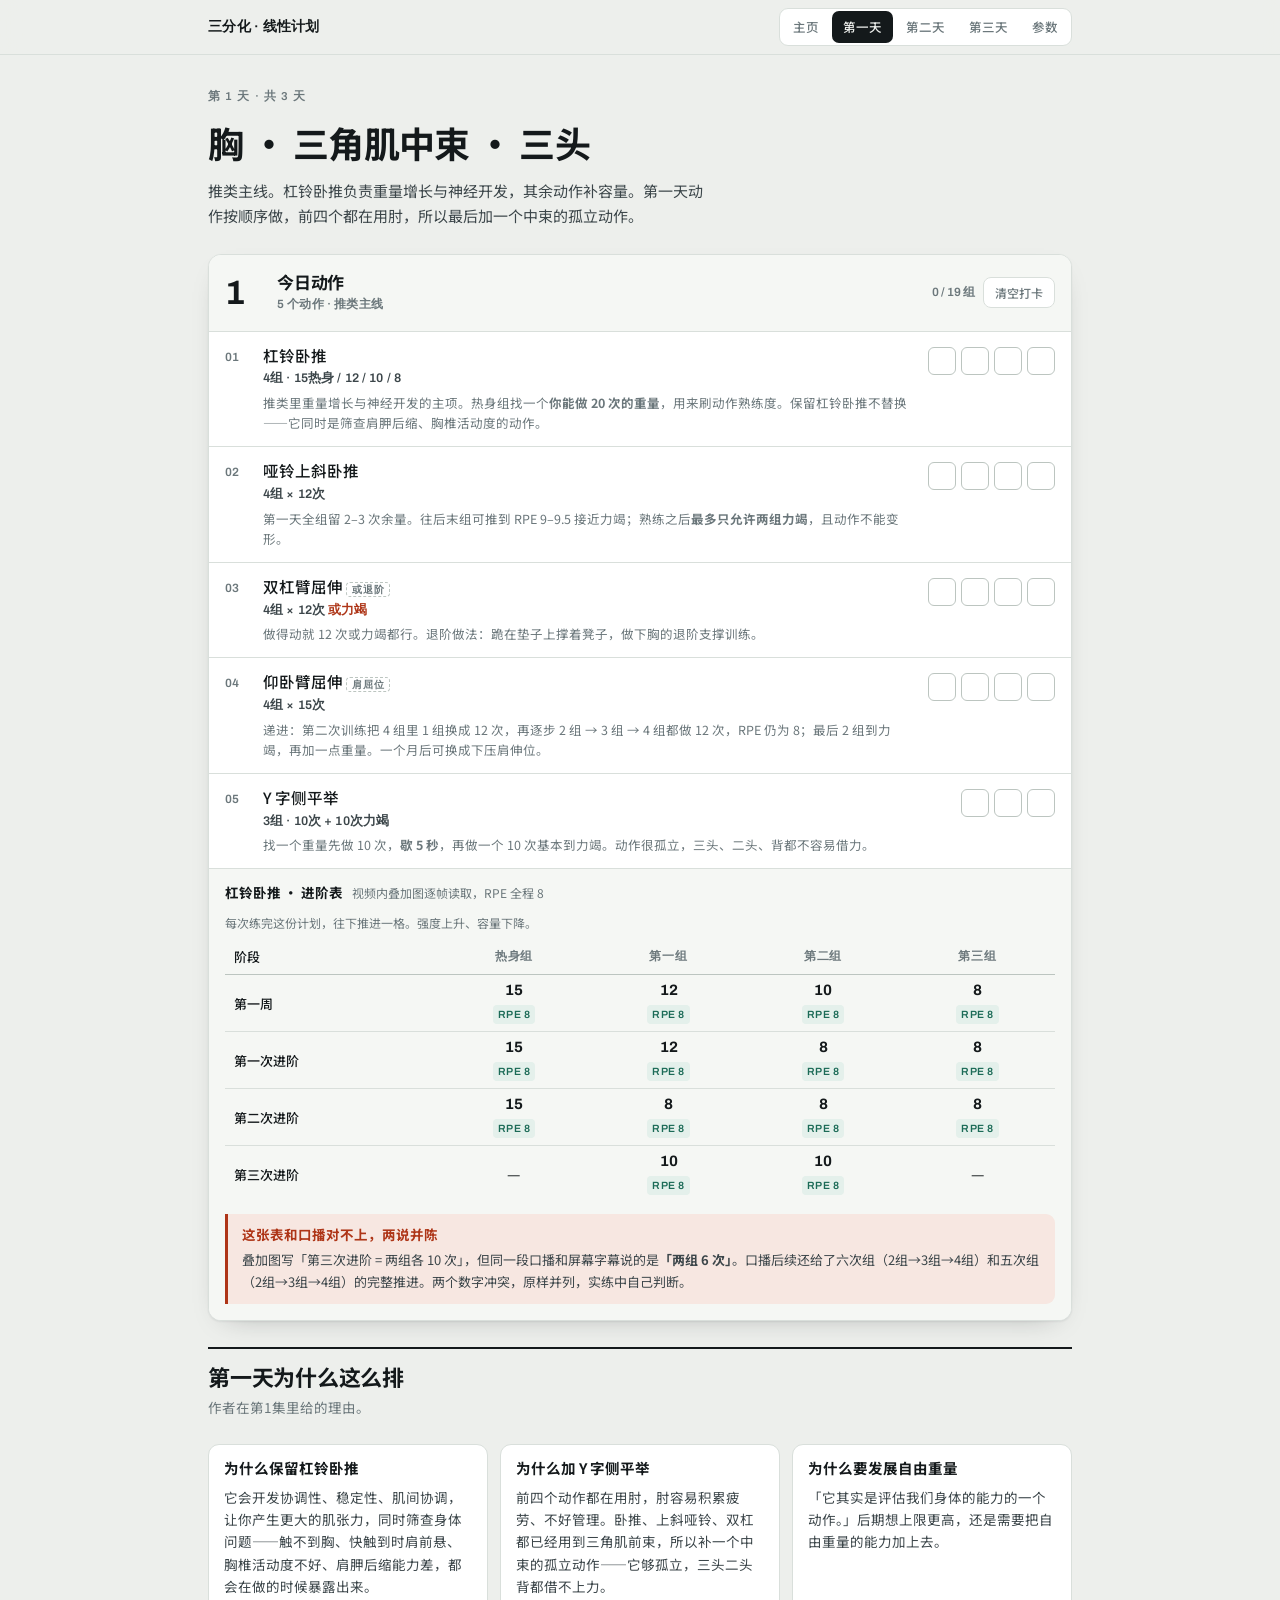
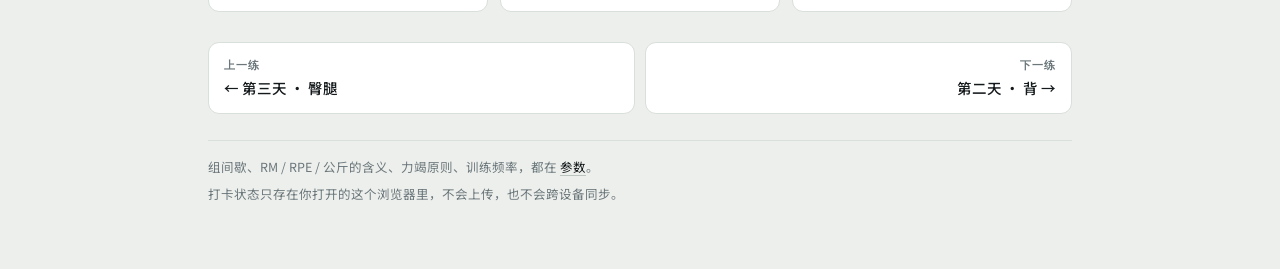
==== day1.html @ 025f2950 "Add three-day split linear plan site" ====
<!doctype html>
<html lang="zh-CN">
<head>
<meta charset="utf-8">
<meta name="viewport" content="width=device-width, initial-scale=1, viewport-fit=cover">
<title>第一天 · 胸肩三头 · 三分化 线性计划</title>
<meta name="description" content="三分化线性计划第一天：胸、三角肌中束、三头。五个动作的组数次数、要点与杠铃卧推进阶表。">
<meta name="theme-color" content="#EDEFEC" media="(prefers-color-scheme: light)">
<meta name="theme-color" content="#0F1416" media="(prefers-color-scheme: dark)">
<link rel="icon" href="icon.svg" type="image/svg+xml">
<link rel="apple-touch-icon" href="icon.svg">
<link rel="manifest" href="manifest.webmanifest">
<link rel="preconnect" href="https://fonts.googleapis.com">
<link rel="preconnect" href="https://fonts.gstatic.com" crossorigin>
<link rel="stylesheet" href="https://fonts.googleapis.com/css2?family=Archivo:wght@500;600;700&family=Noto+Sans+SC:wght@400;500;700&display=swap">
<link rel="stylesheet" href="assets/style.css">
</head>
<body>

<header class="bar">
  <div class="bar-in">
    <a class="brand" href="index.html">三分化 · 线性计划</a>
    <nav class="nav" aria-label="站点导航">
      <a href="index.html">主页</a>
      <a href="day1.html" aria-current="page">第一天</a>
      <a href="day2.html">第二天</a>
      <a href="day3.html">第三天</a>
      <a href="params.html">参数</a>
    </nav>
  </div>
</header>

<main class="wrap">

  <div class="hero">
    <span class="eyebrow">第 1 天 · 共 3 天</span>
    <h1>胸 · 三角肌中束 · 三头</h1>
    <p class="lede">推类主线。杠铃卧推负责重量增长与神经开发，其余动作补容量。第一天动作按顺序做，前四个都在用肘，所以最后加一个中束的孤立动作。</p>
  </div>

  <section class="day">
    <div class="day-head">
      <span class="day-num">1</span>
      <div class="day-head-txt">
        <h2>今日动作</h2>
        <span class="day-sub">5 个动作 · 推类主线</span>
      </div>
      <div class="day-actions">
        <span class="tally" aria-live="polite"></span>
        <button class="btn" type="button" data-reset>清空打卡</button>
      </div>
    </div>

    <ol class="exlist">
      <li class="ex">
        <span class="ex-idx">01</span>
        <div class="ex-body">
          <span class="ex-name">杠铃卧推</span>
          <span class="ex-scheme">4组 · 15热身 / 12 / 10 / 8</span>
          <p class="ex-note">推类里重量增长与神经开发的主项。热身组找一个<b>你能做 20 次的重量</b>，用来刷动作熟练度。保留杠铃卧推不替换——它同时是筛查肩胛后缩、胸椎活动度的动作。</p>
        </div>
        <div class="sets" data-key="1-bench" data-n="4"></div>
      </li>
      <li class="ex">
        <span class="ex-idx">02</span>
        <div class="ex-body">
          <span class="ex-name">哑铃上斜卧推</span>
          <span class="ex-scheme">4组 × 12次</span>
          <p class="ex-note">第一天全组留 2–3 次余量。往后末组可推到 RPE 9–9.5 接近力竭；熟练之后<b>最多只允许两组力竭</b>，且动作不能变形。</p>
        </div>
        <div class="sets" data-key="1-incline" data-n="4"></div>
      </li>
      <li class="ex">
        <span class="ex-idx">03</span>
        <div class="ex-body">
          <span class="ex-name">双杠臂屈伸 <span class="tag">或退阶</span></span>
          <span class="ex-scheme">4组 × 12次 <span class="rp">或力竭</span></span>
          <p class="ex-note">做得动就 12 次或力竭都行。退阶做法：跪在垫子上撑着凳子，做下胸的退阶支撑训练。</p>
        </div>
        <div class="sets" data-key="1-dip" data-n="4"></div>
      </li>
      <li class="ex">
        <span class="ex-idx">04</span>
        <div class="ex-body">
          <span class="ex-name">仰卧臂屈伸 <span class="tag">肩屈位</span></span>
          <span class="ex-scheme">4组 × 15次</span>
          <p class="ex-note">递进：第二次训练把 4 组里 1 组换成 12 次，再逐步 2 组 → 3 组 → 4 组都做 12 次，RPE 仍为 8；最后 2 组到力竭，再加一点重量。一个月后可换成下压肩伸位。</p>
        </div>
        <div class="sets" data-key="1-lyingext" data-n="4"></div>
      </li>
      <li class="ex">
        <span class="ex-idx">05</span>
        <div class="ex-body">
          <span class="ex-name">Y 字侧平举</span>
          <span class="ex-scheme">3组 · 10次 + 10次力竭</span>
          <p class="ex-note">找一个重量先做 10 次，<b>歇 5 秒</b>，再做一个 10 次基本到力竭。动作很孤立，三头、二头、背都不容易借力。</p>
        </div>
        <div class="sets" data-key="1-ylateral" data-n="3"></div>
      </li>
    </ol>

    <div class="prog">
      <div class="prog-head">
        <h3>杠铃卧推 · 进阶表</h3>
        <span>视频内叠加图逐帧读取，RPE 全程 8</span>
      </div>
      <div class="tw">
        <table>
          <caption>每次练完这份计划，往下推进一格。强度上升、容量下降。</caption>
          <thead>
            <tr><th>阶段</th><th>热身组</th><th>第一组</th><th>第二组</th><th>第三组</th></tr>
          </thead>
          <tbody>
            <tr>
              <td>第一周</td>
              <td><span class="rep">15</span><span class="rpe ok">RPE 8</span></td>
              <td><span class="rep">12</span><span class="rpe ok">RPE 8</span></td>
              <td><span class="rep">10</span><span class="rpe ok">RPE 8</span></td>
              <td><span class="rep">8</span><span class="rpe ok">RPE 8</span></td>
            </tr>
            <tr>
              <td>第一次进阶</td>
              <td><span class="rep">15</span><span class="rpe ok">RPE 8</span></td>
              <td><span class="rep">12</span><span class="rpe ok">RPE 8</span></td>
              <td><span class="rep">8</span><span class="rpe ok">RPE 8</span></td>
              <td><span class="rep">8</span><span class="rpe ok">RPE 8</span></td>
            </tr>
            <tr>
              <td>第二次进阶</td>
              <td><span class="rep">15</span><span class="rpe ok">RPE 8</span></td>
              <td><span class="rep">8</span><span class="rpe ok">RPE 8</span></td>
              <td><span class="rep">8</span><span class="rpe ok">RPE 8</span></td>
              <td><span class="rep">8</span><span class="rpe ok">RPE 8</span></td>
            </tr>
            <tr>
              <td>第三次进阶</td>
              <td>—</td>
              <td><span class="rep">10</span><span class="rpe ok">RPE 8</span></td>
              <td><span class="rep">10</span><span class="rpe ok">RPE 8</span></td>
              <td>—</td>
            </tr>
          </tbody>
        </table>
      </div>
      <div class="flag" style="margin-top:12px">
        <h3>这张表和口播对不上，两说并陈</h3>
        <p>叠加图写「第三次进阶 = 两组各 10 次」，但同一段口播和屏幕字幕说的是<b>「两组 6 次」</b>。口播后续还给了六次组（2组→3组→4组）和五次组（2组→3组→4组）的完整推进。两个数字冲突，原样并列，实练中自己判断。</p>
      </div>
    </div>
  </section>

  <div class="sec-head">
    <h2>第一天为什么这么排</h2>
    <p>作者在第1集里给的理由。</p>
  </div>

  <div class="grid">
    <div class="card">
      <h3>为什么保留杠铃卧推</h3>
      <p>它会开发协调性、稳定性、肌间协调，让你产生更大的肌张力，同时筛查身体问题——触不到胸、快触到时肩前悬、胸椎活动度不好、肩胛后缩能力差，都会在做的时候暴露出来。</p>
    </div>
    <div class="card">
      <h3>为什么加 Y 字侧平举</h3>
      <p>前四个动作都在用肘，肘容易积累疲劳、不好管理。卧推、上斜哑铃、双杠都已经用到三角肌前束，所以补一个中束的孤立动作——它够孤立，三头二头背都借不上力。</p>
    </div>
    <div class="card">
      <h3>为什么要发展自由重量</h3>
      <p>「它其实是评估我们身体的能力的一个动作。」后期想上限更高，还是需要把自由重量的能力加上去。</p>
    </div>
  </div>

  <nav class="pager" aria-label="训练日导航">
    <a class="prev" href="day3.html"><span class="k">上一练</span><span class="v">← 第三天 · 臀腿</span></a>
    <a class="next" href="day2.html"><span class="k">下一练</span><span class="v">第二天 · 背 →</span></a>
  </nav>

  <footer>
    <p>组间歇、RM / RPE / 公斤的含义、力竭原则、训练频率，都在 <a href="params.html">参数</a>。</p>
    <p>打卡状态只存在你打开的这个浏览器里，不会上传，也不会跨设备同步。</p>
  </footer>

</main>

<script src="assets/app.js" defer></script>
</body>
</html>
---- assets/style.css ----
/* ==========================================================================
   三分化 线性计划 — design tokens
   Palette comes from the source itself: black marker on a white board.
   Two semantic colours only — green "还有余量" / rust "力竭". No decorative accent.
   ========================================================================== */

:root{
  color-scheme: light;

  --ground:#EDEFEC;
  --surface:#FFFFFF;
  --surface-2:#F5F7F4;
  --ink:#14191B;
  --ink-2:#3C464A;
  --muted:#6B777B;
  --rule:#D9DFDB;
  --rule-strong:#BCC5C0;

  --ok:#1C6B57;
  --ok-bg:#E4F0EB;
  --hard:#AE3517;
  --hard-bg:#F7E7E1;

  --shadow:0 1px 2px rgba(20,25,27,.06), 0 10px 28px -18px rgba(20,25,27,.38);

  --check:url("data:image/svg+xml,%3Csvg xmlns='http://www.w3.org/2000/svg' viewBox='0 0 16 16'%3E%3Cpath d='M3 8.6l3.4 3.4L13 4.4' fill='none' stroke='%23FFFFFF' stroke-width='2.6' stroke-linecap='round' stroke-linejoin='round'/%3E%3C/svg%3E");

  --font-ui:'Noto Sans SC','PingFang SC','Hiragino Sans GB','Microsoft YaHei',system-ui,sans-serif;
  --font-data:'Archivo','Helvetica Neue',Arial,sans-serif;
  --bar-h:54px;
}

@media (prefers-color-scheme: dark){
  :root:not([data-theme="light"]){
    color-scheme: dark;
    --ground:#0F1416;
    --surface:#171E21;
    --surface-2:#1E2629;
    --ink:#E9EEEA;
    --ink-2:#B7C2BE;
    --muted:#89968F;
    --rule:#2A3336;
    --rule-strong:#3B474A;
    --ok:#5FBFA2;
    --ok-bg:#16302A;
    --hard:#E37A5E;
    --hard-bg:#331D16;
    --shadow:0 1px 2px rgba(0,0,0,.4), 0 10px 28px -18px rgba(0,0,0,.85);
    --check:url("data:image/svg+xml,%3Csvg xmlns='http://www.w3.org/2000/svg' viewBox='0 0 16 16'%3E%3Cpath d='M3 8.6l3.4 3.4L13 4.4' fill='none' stroke='%230F1416' stroke-width='2.6' stroke-linecap='round' stroke-linejoin='round'/%3E%3C/svg%3E");
  }
}

:root[data-theme="dark"]{
  color-scheme: dark;
  --ground:#0F1416;
  --surface:#171E21;
  --surface-2:#1E2629;
  --ink:#E9EEEA;
  --ink-2:#B7C2BE;
  --muted:#89968F;
  --rule:#2A3336;
  --rule-strong:#3B474A;
  --ok:#5FBFA2;
  --ok-bg:#16302A;
  --hard:#E37A5E;
  --hard-bg:#331D16;
  --shadow:0 1px 2px rgba(0,0,0,.4), 0 10px 28px -18px rgba(0,0,0,.85);
  --check:url("data:image/svg+xml,%3Csvg xmlns='http://www.w3.org/2000/svg' viewBox='0 0 16 16'%3E%3Cpath d='M3 8.6l3.4 3.4L13 4.4' fill='none' stroke='%230F1416' stroke-width='2.6' stroke-linecap='round' stroke-linejoin='round'/%3E%3C/svg%3E");
}

/* --------------------------------------------------------------- base --- */

*,*::before,*::after{box-sizing:border-box}

html{
  scroll-behavior:smooth;
  -webkit-text-size-adjust:100%;
}

body{
  margin:0;
  background:var(--ground);
  color:var(--ink);
  font-family:var(--font-ui);
  font-size:15px;
  line-height:1.65;
}

h1,h2,h3{text-wrap:balance; margin:0; line-height:1.25}
h1{font-size:clamp(27px,6.4vw,36px); font-weight:700; letter-spacing:-.02em}
h2{font-size:20px; font-weight:700; letter-spacing:-.01em}
h3{font-size:15px; font-weight:700}
p{margin:0}
a{color:var(--ink); text-decoration:underline; text-decoration-color:var(--rule-strong); text-underline-offset:3px}
a:hover{text-decoration-color:var(--ink)}
a:focus-visible,button:focus-visible,input:focus-visible{outline:2px solid var(--ink); outline-offset:2px; border-radius:3px}

.wrap{
  max-width:900px;
  margin:0 auto;
  padding-inline:18px;
  padding-block:0 64px;
  display:flex;
  flex-direction:column;
  gap:26px;
}
.wrap > .hero{padding-block-start:32px}

/* -------------------------------------------------------------- header --- */

.bar{
  position:sticky;
  top:0;
  z-index:20;
  background:color-mix(in srgb, var(--ground) 86%, transparent);
  backdrop-filter:blur(12px);
  -webkit-backdrop-filter:blur(12px);
  border-bottom:1px solid var(--rule);
  padding-top:env(safe-area-inset-top, 0px);
}
.bar-in{
  max-width:900px;
  margin:0 auto;
  padding-inline:18px;
  display:flex;
  align-items:center;
  gap:12px;
  min-height:var(--bar-h);
}
.brand{
  font-family:var(--font-data);
  font-weight:700;
  font-size:13.5px;
  letter-spacing:.02em;
  text-decoration:none;
  white-space:nowrap;
}
.brand:hover{text-decoration:none}
.nav{
  display:flex;
  gap:2px;
  margin-left:auto;
  background:var(--surface);
  border:1px solid var(--rule);
  border-radius:9px;
  padding:2px;
  overflow-x:auto;
  scrollbar-width:none;
  -webkit-overflow-scrolling:touch;
}
.nav::-webkit-scrollbar{display:none}
.nav a{
  font-family:var(--font-ui);
  font-size:12.5px;
  font-weight:500;
  padding:6px 11px;
  border-radius:7px;
  text-decoration:none;
  color:var(--muted);
  white-space:nowrap;
}
.nav a:hover{color:var(--ink); background:var(--surface-2); text-decoration:none}
.nav a[aria-current="page"]{background:var(--ink); color:var(--ground)}

/* ---------------------------------------------------------------- hero --- */

.hero{display:flex; flex-direction:column; gap:14px}
.eyebrow{
  font-family:var(--font-data);
  font-size:11.5px;
  font-weight:600;
  letter-spacing:.14em;
  text-transform:uppercase;
  color:var(--muted);
}
.prov{display:flex; flex-wrap:wrap; gap:5px 14px; font-size:13px; color:var(--muted)}
.lede{font-size:15px; color:var(--ink-2); max-width:62ch}

/* --------------------------------------------------------------- cycle --- */

.cycle{
  display:grid;
  grid-template-columns:repeat(auto-fit, minmax(160px,1fr));
  gap:1px;
  background:var(--rule);
  border:1px solid var(--rule);
  border-radius:11px;
  overflow:hidden;
}
.cycle-step{
  background:var(--surface);
  padding:13px 15px;
  display:flex;
  flex-direction:column;
  gap:3px;
}
.cycle-step b{font-size:14px; font-weight:500; line-height:1.35}
.cycle-step span{
  font-family:var(--font-data);
  font-size:11px; font-weight:600; letter-spacing:.09em;
  color:var(--muted);
  font-variant-numeric:tabular-nums;
}
.cycle-step.is-link{text-decoration:none; transition:background .12s}
.cycle-step.is-link:hover{background:var(--surface-2)}
.cycle-step.is-link b{text-decoration:underline; text-decoration-color:var(--rule-strong); text-underline-offset:3px}

/* ----------------------------------------------------------- day cards --- */

.day{
  background:var(--surface);
  border:1px solid var(--rule);
  border-radius:13px;
  box-shadow:var(--shadow);
  overflow:hidden;
}
.day-head{
  display:flex;
  align-items:center;
  gap:14px;
  padding:16px;
  border-bottom:1px solid var(--rule);
  background:var(--surface-2);
}
.day-num{
  font-family:var(--font-data);
  font-size:34px; font-weight:700; line-height:1;
  letter-spacing:-.04em;
  font-variant-numeric:tabular-nums;
  min-width:38px;
  flex:none;
}
.day-head-txt{display:flex; flex-direction:column; gap:2px; min-width:0}
.day-head-txt h2{font-size:17px}
.day-sub{
  font-family:var(--font-data);
  font-size:12px; font-weight:600; letter-spacing:.04em;
  color:var(--muted);
  font-variant-numeric:tabular-nums;
}
.day-actions{margin-left:auto; flex:none; display:flex; align-items:center; gap:8px}

.tally{
  font-family:var(--font-data);
  font-size:12px; font-weight:600;
  font-variant-numeric:tabular-nums;
  color:var(--muted);
  white-space:nowrap;
}
.tally[data-done="1"]{color:var(--ok)}

.btn{
  font-family:var(--font-ui);
  font-size:12px; font-weight:500;
  color:var(--muted);
  background:var(--surface);
  border:1px solid var(--rule);
  border-radius:8px;
  padding:6px 11px;
  cursor:pointer;
}
.btn:hover{color:var(--ink); border-color:var(--rule-strong)}

/* ------------------------------------------------------------- exercise --- */

.exlist{list-style:none; margin:0; padding:0}
.ex{
  display:grid;
  grid-template-columns:26px minmax(0,1fr) auto;
  gap:4px 12px;
  padding:13px 16px;
  border-bottom:1px solid var(--rule);
  align-items:start;
}
.ex:last-child{border-bottom:0}
.ex-idx{
  font-family:var(--font-data);
  font-size:12px; font-weight:600;
  color:var(--muted);
  padding-top:3px;
  font-variant-numeric:tabular-nums;
}
.ex-body{display:flex; flex-direction:column; gap:3px; min-width:0}
.ex-name{font-weight:500; font-size:15.5px; line-height:1.35}
.ex-scheme{
  font-family:var(--font-data);
  font-size:12.5px; font-weight:600;
  color:var(--ink-2);
  font-variant-numeric:tabular-nums;
  letter-spacing:.01em;
}
.ex-scheme .rp{color:var(--hard)}
.ex-note{font-size:12.5px; color:var(--muted); line-height:1.6; margin-top:1px}

.sets{
  display:flex; gap:5px; padding-top:2px;
  flex-wrap:wrap; justify-content:flex-end;
  max-width:132px;
}
.sets input{
  appearance:none; -webkit-appearance:none;
  width:28px; height:28px; margin:0;
  border:1px solid var(--rule-strong);
  border-radius:6px;
  background:var(--surface);
  cursor:pointer;
  background-position:center;
  background-repeat:no-repeat;
  background-size:19px;
}
.sets input:hover{border-color:var(--ink-2)}
.sets input:checked{background-color:var(--ink); border-color:var(--ink); background-image:var(--check)}

/* --------------------------------------------------------- progression --- */

.prog{border-top:1px solid var(--rule); background:var(--surface-2); padding:14px 16px 16px}
.prog + .prog{border-top:1px solid var(--rule)}
.prog-head{display:flex; align-items:baseline; gap:9px; margin-bottom:10px; flex-wrap:wrap}
.prog-head h3{font-size:13.5px}
.prog-head span{font-size:12px; color:var(--muted)}

.tw{overflow-x:auto; -webkit-overflow-scrolling:touch}
table{border-collapse:collapse; width:100%; min-width:420px; font-variant-numeric:tabular-nums}
caption{text-align:left; caption-side:top; font-size:12px; color:var(--muted); padding-bottom:6px}
th,td{padding:7px 9px; text-align:center; border-bottom:1px solid var(--rule); white-space:nowrap}
thead th{
  font-family:var(--font-data);
  font-size:11.5px; font-weight:600;
  letter-spacing:.07em; text-transform:uppercase;
  color:var(--muted);
  border-bottom:1px solid var(--rule-strong);
}
thead th:first-child, tbody td:first-child{
  text-align:left;
  font-family:var(--font-ui);
  font-size:13px; font-weight:500;
  text-transform:none; letter-spacing:0;
  color:var(--ink);
}
tbody tr:last-child td{border-bottom:0}
td .rep{font-family:var(--font-data); font-size:15px; font-weight:700; display:block; line-height:1.15}
td .rpe{
  display:inline-block; margin-top:2px;
  font-family:var(--font-data);
  font-size:10.5px; font-weight:600; letter-spacing:.05em;
  padding:1px 5px; border-radius:4px;
}
.rpe.ok{color:var(--ok); background:var(--ok-bg)}
.rpe.hard{color:var(--hard); background:var(--hard-bg)}
.rpause{font-size:11px; color:var(--muted); display:block; margin-top:2px}

/* ----------------------------------------------------------- reference --- */

.sec-head{display:flex; flex-direction:column; gap:5px; padding-block-start:14px; border-top:2px solid var(--ink)}
.sec-head h2{font-size:22px}
.sec-head p{font-size:13.5px; color:var(--muted)}

.grid{display:grid; gap:12px; grid-template-columns:repeat(auto-fit, minmax(255px,1fr))}
.card{
  background:var(--surface);
  border:1px solid var(--rule);
  border-radius:11px;
  padding:14px 15px;
  display:flex; flex-direction:column; gap:9px;
}
.card h3{font-size:14.5px; display:flex; align-items:center; gap:7px; flex-wrap:wrap}
.card p{font-size:13.5px; color:var(--ink-2)}
.card ul{margin:0; padding-left:17px; display:flex; flex-direction:column; gap:6px; font-size:13.5px; color:var(--ink-2)}
.card li::marker{color:var(--muted)}
.q{color:var(--muted); font-size:12.5px; border-left:2px solid var(--rule-strong); padding-left:10px; line-height:1.65}

.kv{display:flex; flex-direction:column}
.kv-row{
  display:grid;
  grid-template-columns:auto minmax(0,1fr);
  gap:12px;
  padding:7px 0;
  border-bottom:1px dashed var(--rule);
  align-items:baseline;
}
.kv-row:last-child{border-bottom:0}
.kv-k{font-family:var(--font-data); font-size:12.5px; font-weight:600; color:var(--ink); white-space:nowrap}
.kv-v{font-size:13px; color:var(--ink-2)}

.tag{
  font-family:var(--font-data);
  font-size:10px; font-weight:600; letter-spacing:.08em;
  border:1px dashed var(--rule-strong);
  color:var(--muted);
  border-radius:4px; padding:1px 5px;
  white-space:nowrap;
}
.flag{
  border-left:3px solid var(--hard);
  background:var(--hard-bg);
  border-radius:0 9px 9px 0;
  padding:12px 14px;
  display:flex; flex-direction:column; gap:6px;
}
.flag h3{color:var(--hard); font-size:13.5px}
.flag p{font-size:13px; color:var(--ink-2)}

/* -------------------------------------------------------- day pager --- */

.pager{
  display:grid;
  grid-template-columns:1fr 1fr;
  gap:10px;
  margin-top:4px;
}
.pager a{
  display:flex; flex-direction:column; gap:2px;
  background:var(--surface);
  border:1px solid var(--rule);
  border-radius:11px;
  padding:13px 15px;
  text-decoration:none;
}
.pager a:hover{border-color:var(--rule-strong)}
.pager a.next{text-align:right; align-items:flex-end}
.pager .k{
  font-family:var(--font-data);
  font-size:11px; font-weight:600; letter-spacing:.09em;
  text-transform:uppercase; color:var(--muted);
}
.pager .v{font-size:14.5px; font-weight:500}

/* -------------------------------------------------------------- footer --- */

footer{
  border-top:1px solid var(--rule);
  padding-top:16px;
  font-size:12.5px;
  color:var(--muted);
  display:flex; flex-direction:column; gap:6px;
}

/* ------------------------------------------------------------ narrow --- */

@media (max-width:560px){
  .brand{display:none}
  .nav{margin-left:0; width:100%}
  .nav a{flex:1; text-align:center; padding:6px 6px}

  .ex{grid-template-columns:22px minmax(0,1fr); padding:13px 14px}
  .sets{grid-column:2; justify-content:flex-start; max-width:none; padding-top:9px}

  .day-head{padding:14px; gap:11px; flex-wrap:wrap}
  .day-num{font-size:28px; min-width:30px}
  .day-actions{margin-left:0; width:100%; justify-content:space-between}
  .prog{padding:13px 14px 15px}

  table{min-width:0}
  th,td{padding:6px 4px}
  thead th{font-size:10.5px; letter-spacing:.02em}
  thead th:first-child, tbody td:first-child{font-size:12px}
  td .rep{font-size:14px}
  td .rpe{font-size:9.5px; padding:1px 4px; letter-spacing:.02em}
  td[colspan]{white-space:normal; font-size:11px; line-height:1.4}

  .pager{grid-template-columns:1fr}
  .pager a.next{text-align:left; align-items:flex-start}
}

@media (prefers-reduced-motion: reduce){
  html{scroll-behavior:auto}
  *,*::before,*::after{animation-duration:.01ms !important; animation-iteration-count:1 !important; transition-duration:.01ms !important}
}

@media print{
  .bar,.day-actions,.pager,.sets{display:none !important}
  body{background:#fff}
  .day,.card{box-shadow:none; break-inside:avoid}
}
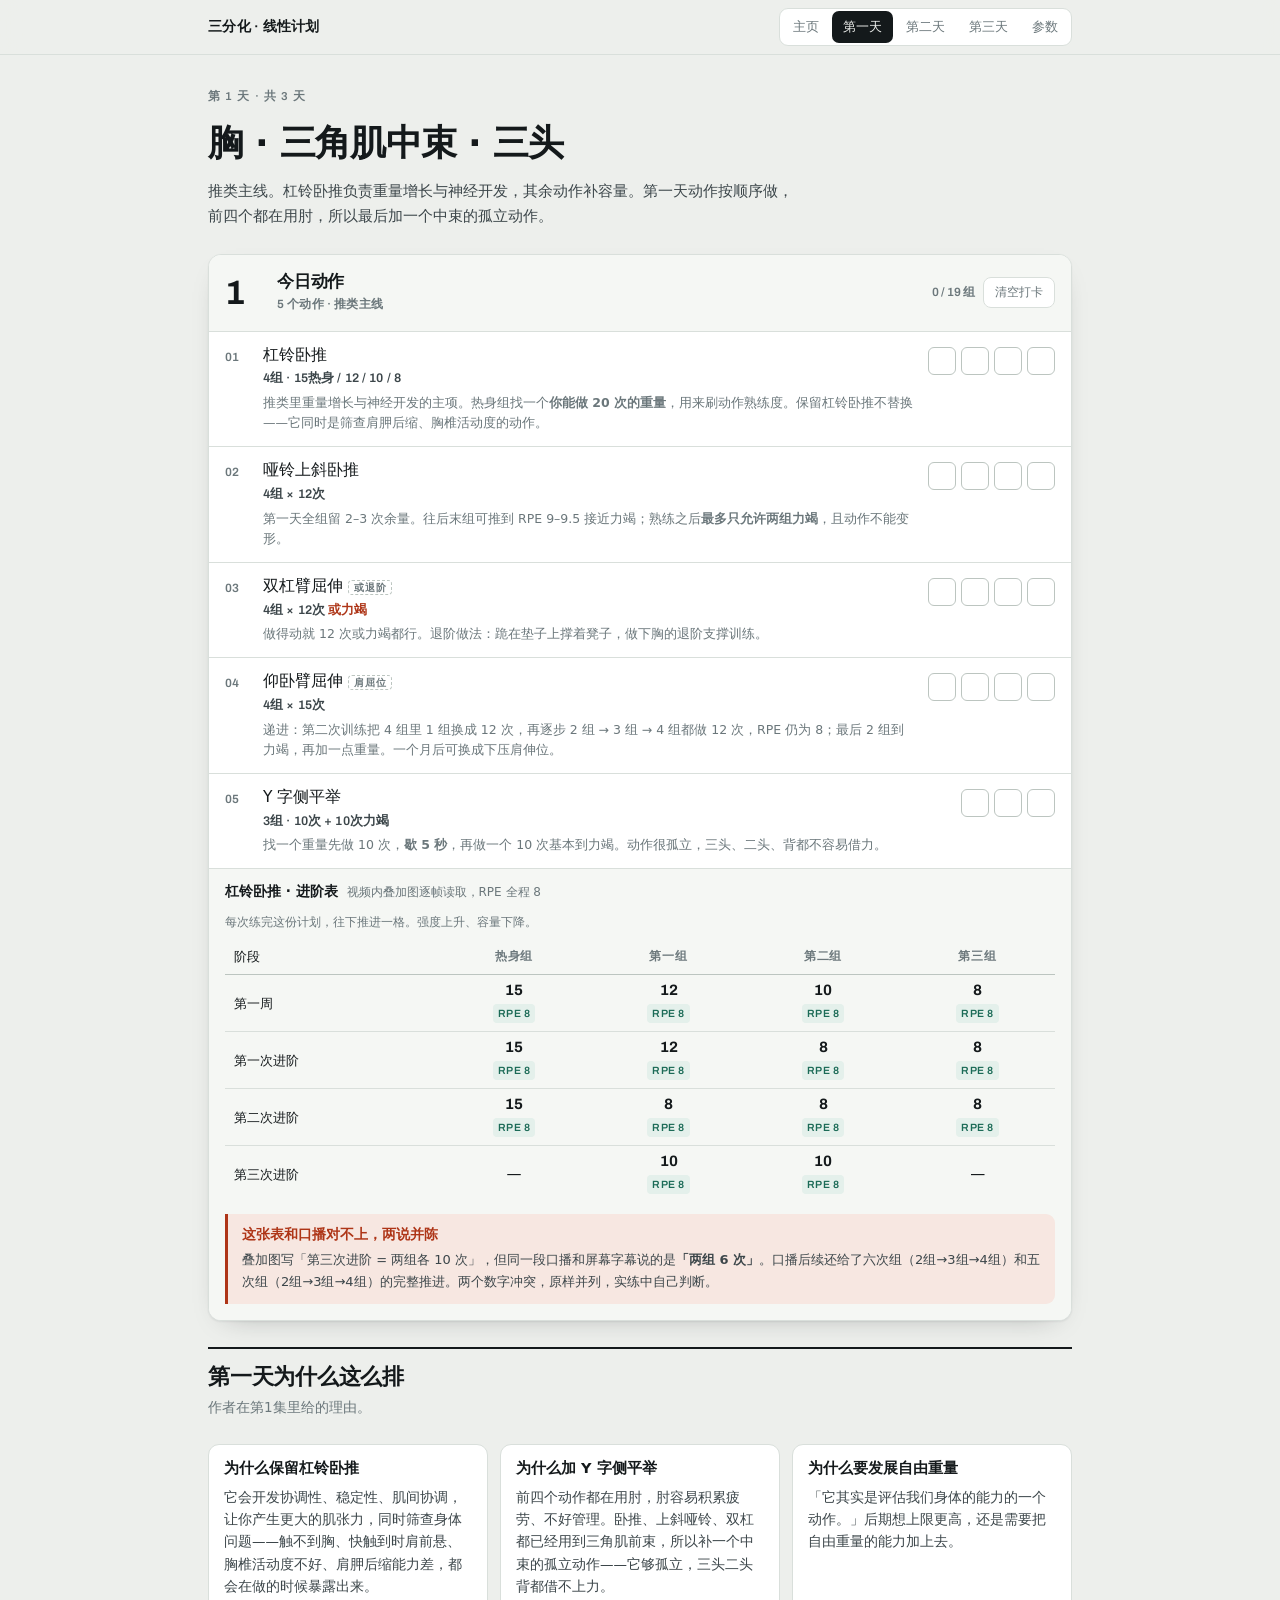
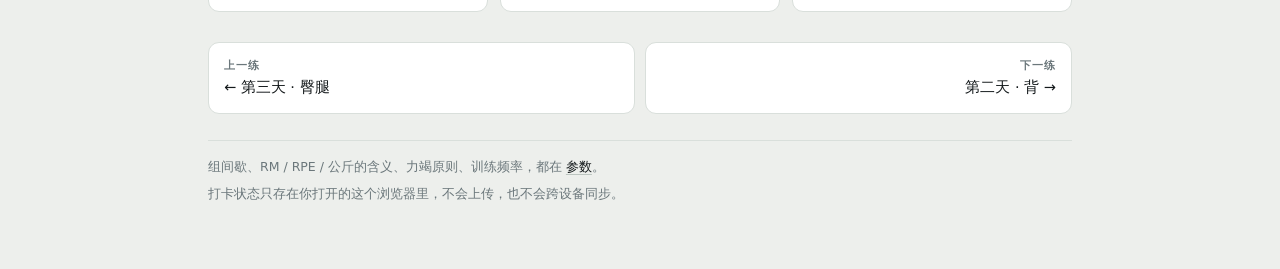
==== commit 0135f22b: "Self-host Archivo, drop Google Fonts dependency" ====
--- a/day1.html
+++ b/day1.html
@@ -10,9 +10,6 @@
 <link rel="icon" href="icon.svg" type="image/svg+xml">
 <link rel="apple-touch-icon" href="icon.svg">
 <link rel="manifest" href="manifest.webmanifest">
-<link rel="preconnect" href="https://fonts.googleapis.com">
-<link rel="preconnect" href="https://fonts.gstatic.com" crossorigin>
-<link rel="stylesheet" href="https://fonts.googleapis.com/css2?family=Archivo:wght@500;600;700&family=Noto+Sans+SC:wght@400;500;700&display=swap">
 <link rel="stylesheet" href="assets/style.css">
 </head>
 <body>
--- a/assets/style.css
+++ b/assets/style.css
@@ -1,3 +1,31 @@
+/* --------------------------------------------------------------------------
+   Archivo (latin subset) — 自托管，不走 Google Fonts。
+   SIL Open Font License 1.1，见 assets/fonts/OFL.txt。
+   中文用系统字体（PingFang SC / 微软雅黑），避免几 MB 的 CJK 网络字体。
+   -------------------------------------------------------------------------- */
+
+@font-face{
+  font-family:'Archivo';
+  font-style:normal;
+  font-weight:500;
+  font-display:swap;
+  src:url('fonts/archivo-500.woff2') format('woff2');
+}
+@font-face{
+  font-family:'Archivo';
+  font-style:normal;
+  font-weight:600;
+  font-display:swap;
+  src:url('fonts/archivo-600.woff2') format('woff2');
+}
+@font-face{
+  font-family:'Archivo';
+  font-style:normal;
+  font-weight:700;
+  font-display:swap;
+  src:url('fonts/archivo-700.woff2') format('woff2');
+}
+
 /* ==========================================================================
    三分化 线性计划 — design tokens
    Palette comes from the source itself: black marker on a white board.
@@ -25,7 +53,7 @@
 
   --check:url("data:image/svg+xml,%3Csvg xmlns='http://www.w3.org/2000/svg' viewBox='0 0 16 16'%3E%3Cpath d='M3 8.6l3.4 3.4L13 4.4' fill='none' stroke='%23FFFFFF' stroke-width='2.6' stroke-linecap='round' stroke-linejoin='round'/%3E%3C/svg%3E");
 
-  --font-ui:'Noto Sans SC','PingFang SC','Hiragino Sans GB','Microsoft YaHei',system-ui,sans-serif;
+  --font-ui:'PingFang SC','Hiragino Sans GB','Microsoft YaHei','Noto Sans SC',system-ui,sans-serif;
   --font-data:'Archivo','Helvetica Neue',Arial,sans-serif;
   --bar-h:54px;
 }
